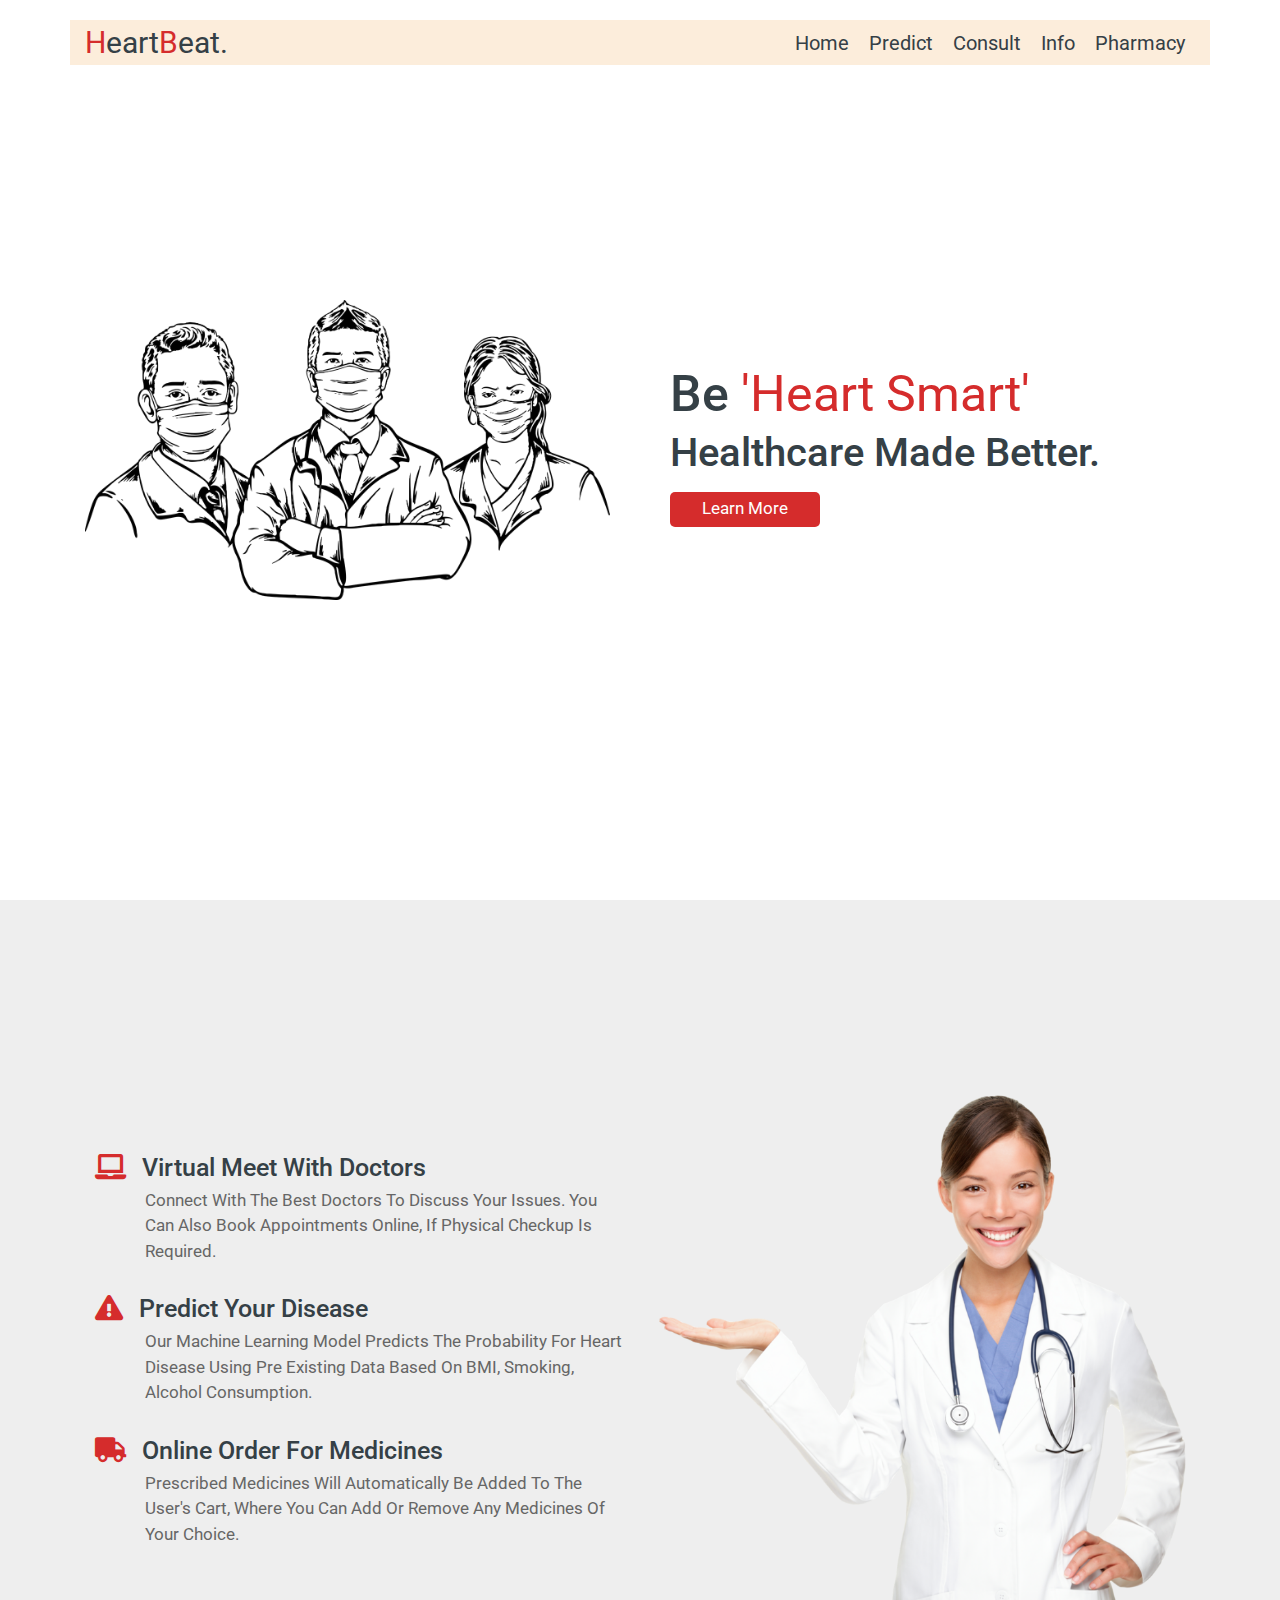
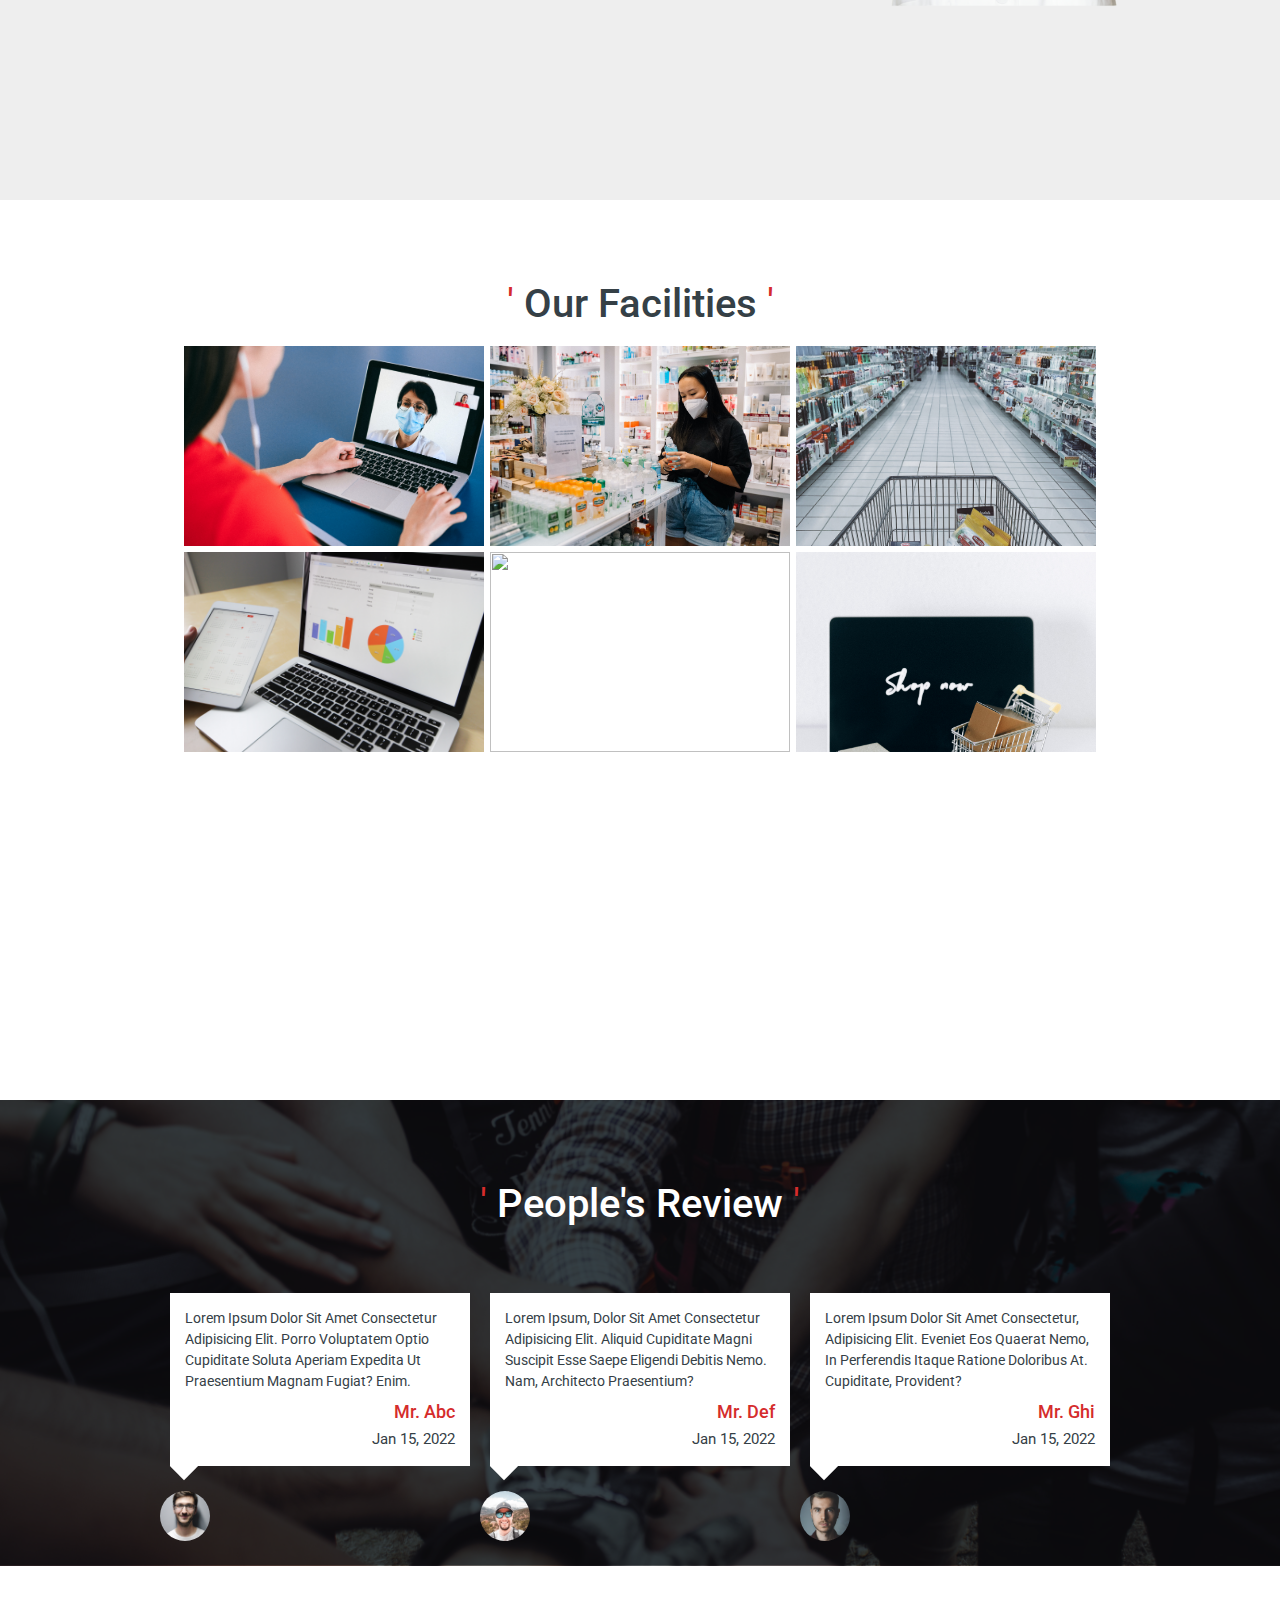
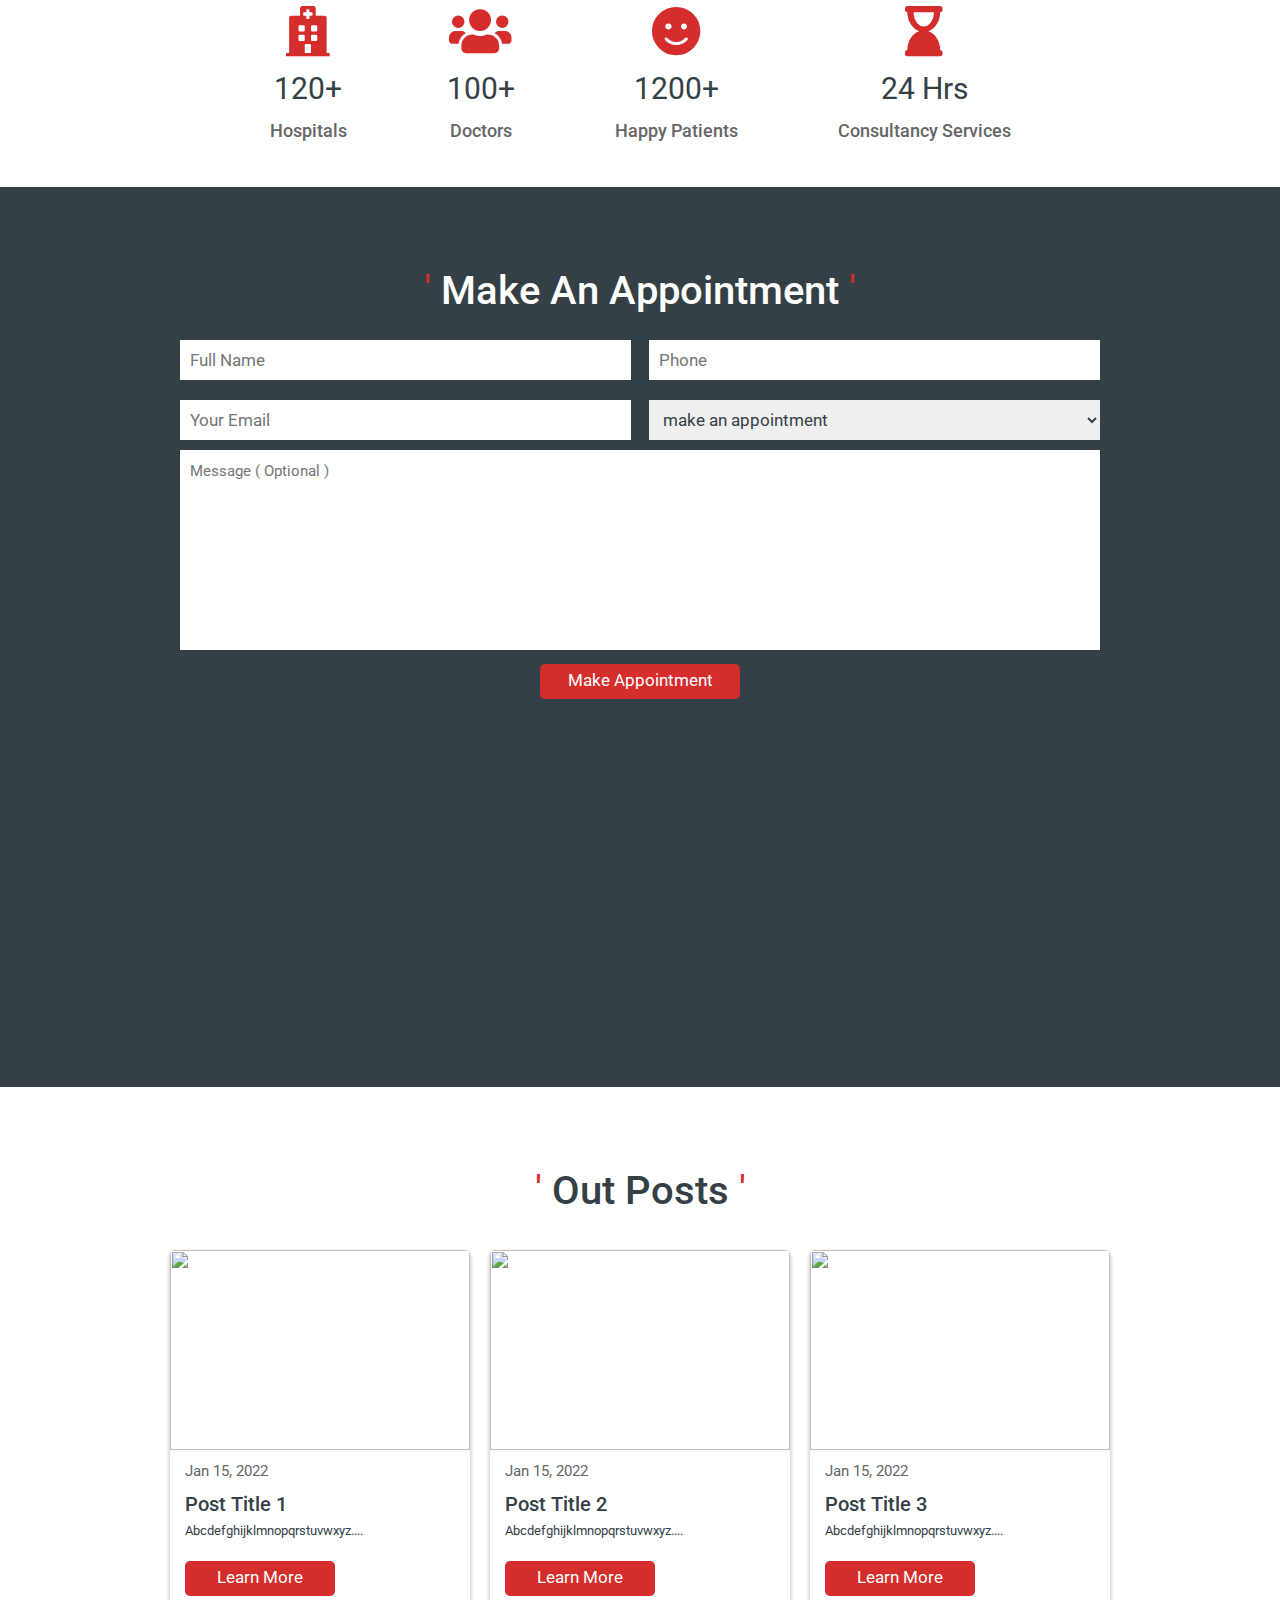
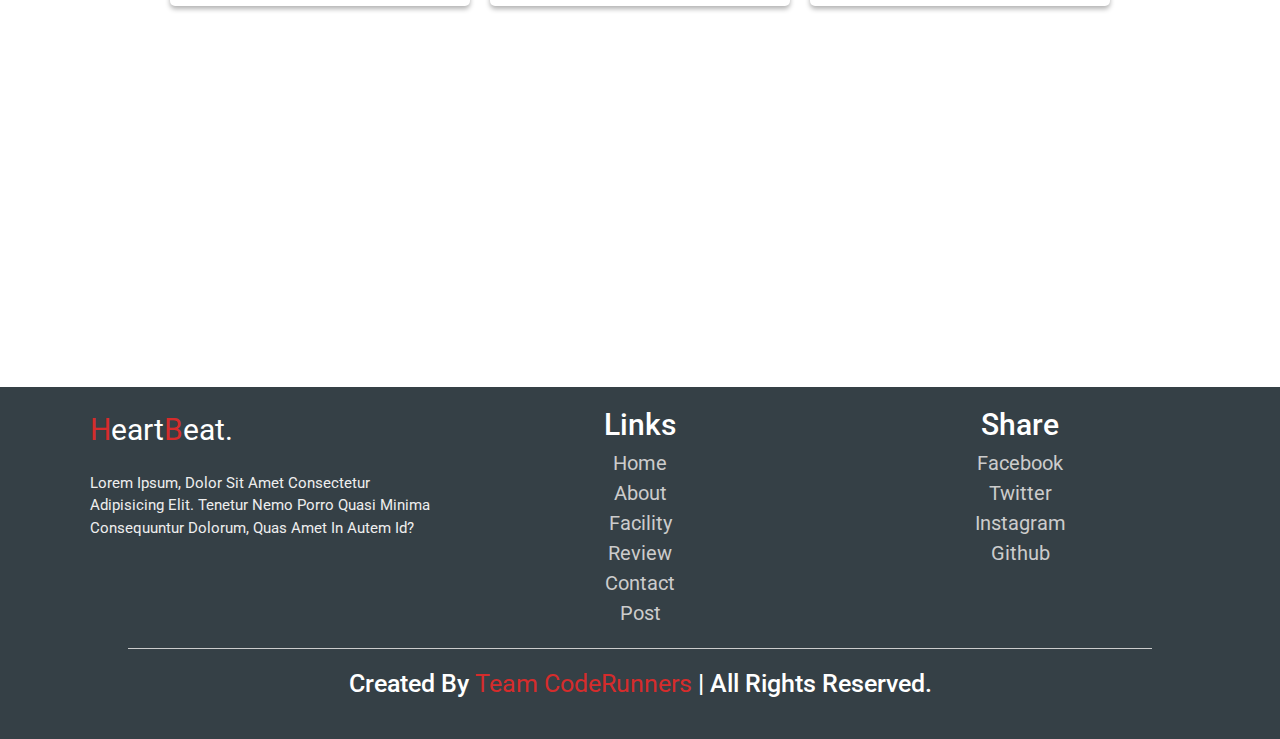
==== index.html @ 5d6c108d "Initial Commit" ====
<!DOCTYPE html>
<html lang="en">
<head>
    <meta charset="UTF-8">
    <meta name="viewport" content="width=device-width, initial-scale=1.0">
    <title>Heartbeat</title>

    <link rel="stylesheet" href="https://cdnjs.cloudflare.com/ajax/libs/aos/2.3.4/aos.css">
    <link rel="stylesheet" href="https://cdnjs.cloudflare.com/ajax/libs/magnific-popup.js/1.1.0/magnific-popup.min.css">
    <link rel="stylesheet" href="https://cdnjs.cloudflare.com/ajax/libs/twitter-bootstrap/4.5.3/css/bootstrap.min.css">
    <link rel="stylesheet" href="https://cdnjs.cloudflare.com/ajax/libs/font-awesome/5.15.1/css/all.min.css">

    <link rel="stylesheet" href="style.css">

</head>
<body>
    

<header>

<div class="container" style="background-color: rgb(252, 237, 219);">

    <a href="#" class="logo"><span>H</span>eart<span>B</span>eat.</a>

    <nav class="nav">
        <ul>
            <li><a href="#home">home</a></li>
            <li><a href="#about">Predict</a></li>
            <li><a href="#consult">Consult</a></li>
            <li><a href="#review">Info</a></li>
            <li><a href="/pharmacy.html">Pharmacy</a></li>
            
        </ul>
    </nav>

    <div class="fas fa-bars"></div>

</div>

</header>



<section class="home" id="home">

<div class="container">

    <div class="row min-vh-100 align-items-center text-center text-md-left">

        <div class="col-md-6 pr-md-5" data-aos="zoom-in">
            <img src="images/banner.png" width="100%" alt="">
        </div>

        <div class="col-md-6 pl-md-5 content" data-aos="fade-left">
            <h1>Be <span>'Heart Smart'</span></h1>
            <h3>healthcare made better.</h3>
            <a href="#"><button class="button">learn more</button></a>
        </div>

    </div>

</div>

</section>


<section class="about" id="about">

<div class="container">

    <div class="row min-vh-100 align-items-center">

        <div class="col-md-6 content" data-aos="fade-right">

            <div class="box">
                <h3> <i class="fas fa-laptop"></i> Virtual Meet with doctors</h3>
                <p>Connect with the best doctors to discuss your issues. You can also book appointments online, if physical checkup is required.</p>
            </div>

            <div class="box">
                <h3> <i class="fas fa-exclamation-triangle"></i> Predict your disease </h3>
                <p>Our machine learning model predicts the probability for heart disease using pre existing data based on BMI, smoking, alcohol consumption.</p>
            </div>

            <div class="box">
                <h3> <i class="fas fa-truck"></i> Online order for medicines</h3>
                <p>Prescribed medicines will automatically be added to the user's cart, where you can add or remove any medicines of your choice.</p>
            </div>

        </div>

        <div class="col-md-6 d-none d-md-block" data-aos="fade-left">
            <img src="images/about.png" width="100%" alt="">
        </div>

    </div>

</div>

</section>


<section class="facility" id="facility">

<div class="container">

<h1 class="heading"><span>'</span> our facilities <span>'</span></h1>

<div class="box-container">

    <div class="box" data-aos="zoom-in">
        <a href="images/1.jpg" title="online consultation">
            <img src="images/1.jpg" alt="">
        </a>
    </div>

    <div class="box" data-aos="zoom-in">
        <a href="images/2.jpg" title="medical labs">
            <img src="images/2.jpg" alt="">
        </a>
    </div>

    <div class="box" data-aos="zoom-in">
        <a href="images/3.jpg" title="pharmacy">
            <img src="images/3.jpg" alt="">
        </a>
    </div>

    <div class="box" data-aos="zoom-in">
        <a href="images/4.jpg" title="analysis of disease">
            <img src="images/4.jpg" alt="">
        </a>
    </div>

    <div class="box" data-aos="zoom-in">
        <a href="images/5.jpg" title="delivery of medicines">
            <img src="images/5.jpg" alt="">
        </a>
    </div>

    <div class="box" data-aos="zoom-in">
        <a href="images/6.jpg" title="cart">
            <img src="images/6.jpg" alt="">
        </a>
    </div>

    

</div>

</div>

</section>

<section class="review" id="review">

<div class="container">

<h1 class="heading"><span>'</span> people's review <span>'</span></h1>

<div class="box-container">

    <div class="box" data-aos="fade-right">
        <p>Lorem ipsum dolor sit amet consectetur adipisicing elit. Porro voluptatem optio cupiditate soluta aperiam expedita ut praesentium magnam fugiat? Enim.</p>
        <h3>Mr. abc</h3>
        <span>jan 15, 2022</span>
        <img src="images/p1.jpg" alt="">
    </div>

    <div class="box" data-aos="fade-up">
        <p>Lorem ipsum, dolor sit amet consectetur adipisicing elit. Aliquid cupiditate magni suscipit esse saepe eligendi debitis nemo. Nam, architecto praesentium?</p>
        <h3>Mr. def</h3>
        <span>jan 15, 2022</span>
        <img src="images/p2.jpg" alt="">
    </div>

    <div class="box" data-aos="fade-left">
        <p>Lorem ipsum dolor sit amet consectetur, adipisicing elit. Eveniet eos quaerat nemo, in perferendis itaque ratione doloribus at. Cupiditate, provident?</p>
        <h3>Mr. ghi</h3>
        <span>jan 15, 2022</span>
        <img src="images/p3.jpg" alt="">
    </div>

</div>

</div>

</section>

<section class="counter">

    <div class="container">

        <div class="box-container">

            <div class="box" data-aos="fade-up">
                <i class="fas fa-hospital"></i>
                <span>120+</span>
                <h3>Hospitals</h3>
            </div>

            <div class="box" data-aos="fade-up">
                <i class="fas fa-users"></i>
                <span>100+</span>
                <h3>doctors</h3>
            </div>

            <div class="box" data-aos="fade-up">
                <i class="fas fa-smile"></i>
                <span>1200+</span>
                <h3>happy patients</h3>
            </div>

            <div class="box" data-aos="fade-up">
                <i class="fas fa-hourglass-end"></i>
                <span>24 hrs</span>
                <h3>consultancy services</h3>
            </div>

        </div>

    </div>

</section>

<section class="contact" id="contact">

    <div class="container min-vh-100">

        <div class="row justify-content-center">

            <h1 class="heading"><span>'</span> make an appointment <span>'</span></h1>

            <div class="col-md-10" data-aos="flip-down">

                <form action="">

                    <div class="inputBox">
                        <input type="text" placeholder="full name">
                        <input type="number" placeholder="phone">
                    </div>

                    <div class="inputBox">
                        <input type="email" placeholder="your email">
                        <select name="" id="">
                            <option value="" disabled selected>make an appointment</option>
                            <option value="09-11 am">09-11 am</option>
                            <option value="11-03 pm">11-03 pm</option>
                            <option value="03-06 pm">03-06 pm</option>
                            <option value="06-09 pm">06-09 pm</option>
                        </select>
                    </div>

                    <textarea name="" id="" cols="30" rows="10" placeholder="message ( optional )"></textarea>

                    <input type="submit" name="" id="" value="make appointment" class="button">

                </form>

            </div>

        </div>

    </div>

</section>


<section class="post" id="post">

    <div class="container min-vh-100">

        <h1 class="heading"><span>'</span> out posts <span>'</span></h1>

        <div class="box-container">

            <div class="box" data-aos="fade-right">
                <img src="images/img2.jpg" alt="">
                <div class="content">
                    <span>jan 15, 2022</span>
                    <a href="#"><h3>post title 1</h3></a>
                    <p>abcdefghijklmnopqrstuvwxyz....</p>
                    <a href="#"><button class="button">learn more</button></a>
                </div>
            </div>

            <div class="box" data-aos="fade-up">
                <img src="images/img4.jpg" alt="">
                <div class="content">
                    <span>jan 15, 2022</span>
                    <a href="#"><h3>post title 2</h3></a>
                    <p>abcdefghijklmnopqrstuvwxyz....</p>
                    <a href="#"><button class="button">learn more</button></a>
                </div>
            </div>

            <div class="box" data-aos="fade-left">
                <img src="images/img5.jpg" alt="">
                <div class="content">
                    <span>jan 15, 2022</span>
                    <a href="#"><h3>post title 3</h3></a>
                    <p>abcdefghijklmnopqrstuvwxyz....</p>
                    <a href="#"><button class="button">learn more</button></a>
                </div>
            </div>

        </div>

    </div>

</section>

<section class="footer">

    <div class="container">

        <div class="row">

            <div class="col-md-4" data-aos="fade-right">
                <a href="#" class="logo"><span>H</span>eart<span>B</span>eat.</a>
                <p>Lorem ipsum, dolor sit amet consectetur adipisicing elit. Tenetur nemo porro quasi minima consequuntur dolorum, quas amet in autem id?</p>
            </div>

            <div class="col-md-4 text-center" data-aos="fade-up">
                <h3>links</h3>
                <a href="#">home</a>
                <a href="#">about</a>
                <a href="#">facility</a>
                <a href="#">review</a>
                <a href="#">contact</a>
                <a href="#">post</a>
            </div>

            <div class="col-md-4 text-center" data-aos="fade-left">
                <h3>share</h3>
                <a href="#">facebook</a>
                <a href="#">twitter</a>
                <a href="#">instagram</a>
                <a href="#">github</a>
            </div>

        </div>

    </div>

    <h1 class="credit text-center mx-auto">created by <span>Team CodeRunners</span> | all rights reserved.</h1>

</section>

<script src="https://cdnjs.cloudflare.com/ajax/libs/jquery/3.5.1/jquery.min.js"></script>
<script src="https://cdnjs.cloudflare.com/ajax/libs/magnific-popup.js/1.1.0/jquery.magnific-popup.min.js"></script>
<script src="https://cdnjs.cloudflare.com/ajax/libs/aos/2.3.4/aos.js"></script>

<script src="main.js"></script>

<script>

AOS.init({
    duration:1000,
    delay:400
});

</script>

</body>
</html>
---- style.css ----
@import url('https://fonts.googleapis.com/css2?family=Roboto:ital,wght@0,100;0,300;0,400;1,100;1,300&display=swap');

:root{
  --blue:#d52c2c;
  --black:#354046;
}

*{
  font-family: 'Roboto', sans-serif;
  margin:0; padding:0;
  box-sizing: border-box;
  border:none !important;
  outline: none !important;
  text-decoration: none !important;
  text-transform: capitalize;
  font-weight: 400;
  transition: all .2s linear;
}

*::selection{
  background:var(--black);
  color:#fff;
}

html{
  font-size: 62.5%;
  overflow-x: hidden;
}

body{
  overflow-x: hidden;
}

section{
  overflow: hidden;
}

.button{
  height:3.5rem;
  width: 15rem;
  background:var(--blue);
  color:#fff;
  font-size: 1.7rem;
  text-transform: capitalize;
  border-radius: .5rem;
  cursor: pointer;
  position: relative;
  z-index: 0;
  overflow: hidden;
  margin:1rem 0;
}

.button::before{
  content: '';
  position: absolute;
  top: -100%; left: 0;
  height:100%;
  width: 100%;
  background-color: var(--black);
  z-index: -1;
  transition: .2s linear;
}

.button:hover:before{
  top: 0%;
}

.button:hover{
  box-shadow: .1rem .5rem var(--blue),
              0 .3rem .5rem rgba(0,0,0,.3);
}

.heading{
  text-align: center;
  font-size: 4rem;
  padding:1rem;
  padding-top: 8rem;
  color:var(--black);
}

.heading span{
  color:var(--blue);
}

header{
  width:100%;
  position: fixed;
  top:0; left: 0;
  padding:2rem 1rem;
  z-index: 1000;
}

.header-active{
  background:rgb(252, 237, 219);
  box-shadow: 0 .1rem .3rem rgba(0,0,0,.3);
  padding: .5rem 1rem;
}

header .container{
  display: flex;
  align-items: center;
  justify-content: space-between;
  
}

header a{
  color:var(--black);
}

header a:hover{
  color:var(--blue);
}

header .container .logo{
  font-size: 3rem;
}

header .container .logo span{
  color:var(--blue);
}

header .nav ul{
  margin:0; padding: 0;
  display: flex;
  align-items: center;
  justify-content: space-between;
  list-style: none;
  
}

header .nav ul li{
  margin: 0 1rem;
}

header .nav ul li a{
  font-size: 2rem;
}

header .fa-bars{
  font-size: 3.5rem;
  color:var(--blue);
  cursor: pointer;
  display: none;
}

.home .content h1{
  font-size: 5rem;
  color:var(--black);
}

.home .content h1 span{
  color:var(--blue);
}

.home .content h3{
  font-size: 4rem;
  color:var(--black);
}

.about{
  background:#eee;
}

.about .content .box{
  margin:3rem 0;
}

.about .content .box h3{
  font-size: 2.5rem;
  color:var(--black);
}

.about .content .box h3 i{
  padding: 0 1rem;
  color:var(--blue);
}

.about .content .box p{
  font-size: 1.7rem;
  padding-left: 6rem;
  color:#666;
}

.facility{
  min-height: 100vh;
}

.facility .box-container{
  display: flex;
  justify-content: center;
  flex-wrap: wrap;
  padding-bottom: 10rem;
}

.facility .box-container .box{
  height:20rem;
  width:30rem;
  margin:.3rem;
  overflow: hidden;
}

.facility .box-container .box img{
  height:100%;
  width:100%;
  object-fit: cover;
}

.facility .box-container .box:hover img{
  transform: scale(1.3);
}

.review{
  background:url(../images/review.jpg), linear-gradient(var(--black),var(--black)) no-repeat;
  background-size: cover;
  background-position: center;
  background-blend-mode: multiply;
}

.review .heading{
  color:#fff;
}

.review .box-container{
  display: flex;
  justify-content: center;
  flex-wrap: wrap;
  padding-bottom: 5rem;
}

.review .box-container .box{
  background:#fff;
  width:30rem;
  margin:5rem 1rem;
  padding:1.5rem;
  position: relative;
}

.review .box-container .box img{
  position: absolute;
  bottom: -7.5rem; left: -1rem;
  height:5rem;
  width:5rem;
  border-radius: 50%;
  object-fit: cover;
}

.review .box-container .box p{
  font-size: 1.4rem;
  color:var(--black);
}

.review .box-container .box h3{
  text-align: end;
  color:var(--blue);
}

.review .box-container .box span{
  text-align: end;
  color:var(--black);
  display: block;
  font-size: 1.5rem;
}

.review .box-container .box::before{
  content: '';
  position: absolute;
  bottom: -1rem; left:.4rem;
  height:2rem;
  width:2rem;
  background:#fff;
  transform: rotate(45deg);
}

.counter .box-container{
  display: flex;
  justify-content: center;
  flex-wrap: wrap;
  padding:2rem 0;
}

.counter .box-container .box{
  margin:2rem 5rem;
  text-align: center;
}

.counter .box-container .box i{
  color:var(--blue);
  font-size: 5rem;
}

.counter .box-container .box span{
  color:var(--black);
  font-size: 3rem;
  display: block;
  padding:1rem 0;
}

.counter .box-container .box h3{
  color:#666;
}

.contact{
  background:var(--black);
}

.contact .heading{
  color:#fff;
}

.contact form{
  text-align: center;
}

.contact form .inputBox{
  display: flex;
  justify-content: space-between;
  flex-wrap: wrap;
}

.contact form .inputBox input, select{
  height: 4rem;
  width:49%;
  padding:0 1rem;
  margin:1rem 0;
  font-size: 1.7rem;
  color:var(--black);
}

.contact form textarea{
  height:20rem;
  resize: none;
  padding:1rem;
  font-size: 1.5rem;
  width: 100%;
}

.contact form input[type="submit"]{
  width:20rem;
}

.contact form input[type="submit"]:hover{
  background:var(--black);
}

.post .box-container{
  display: flex;
  justify-content: center;
  flex-wrap: wrap;
}

.post .box-container .box{
  width:30rem;
  margin:2rem 1rem;
  overflow: hidden;
  border-radius: .5rem;
  box-shadow: 0 .3rem .5rem rgba(0,0,0,.3);
}

.post .box-container .box img{
  height:20rem;
  width: 100%;
  object-fit: cover;
}

.post .box-container .box .content{
  padding:0 1.5rem;
}

.post .box-container .box .content span{
  color:#666;
  font-size: 1.5rem;
  display: block;
  padding:1rem 0;
}

.post .box-container .box .content h3{
  font-size: 2rem;
  color:var(--black);
}

.post .box-container .box .content:hover h3{
  color:var(--blue);
}

.post .box-container .box .content p{
  font-size: 1.3rem;
  color:var(--black);
}

.footer{
  background:var(--black);
  
}

.footer p{
  font-size: 1.5rem;
  color:#eee;
  padding:2rem 0;
}

.footer .col-md-4{
  padding:2rem;
}

.footer .col-md-4:nth-child(1) a{
  font-size: 3rem;
  color:#fff;
}

.footer .col-md-4:nth-child(1) a span{
  color:var(--blue);
}

.footer a{
  font-size: 2rem;
  color:#ccc;
  display: block;
}

.footer h3{
  color:#fff;
  font-size: 3rem;
}

.footer a:hover{
  color:var(--blue);
}

.footer .credit{
  color:#fff;
  width:80%;
  margin:0;
  padding:2rem 0;
  padding-bottom: 4rem;
  border-top: .1rem solid #ccc !important;
}

.footer .credit span{
  color:var(--blue);
}



header .fa-times{
  transform: rotate(180deg);
}

/*media queries*/

@media (max-width:768px){

  html{
    font-size: 55%;
  }

  header .fa-bars{
    display: block;
  }

  header .nav{
    position: fixed;
    top:-100rem; left:50%;
    transform: translate(-50%, -50%);
    box-shadow: 0 0 0 100vh rgba(0,0,0,.3);
    border-radius: .5rem;
    border:.3rem solid var(--blue) !important;
    background:#fff;
    width: 95%;
    opacity: 0;
  }

  header .nav ul{
    width: 100%;
    flex-flow: column;
    padding:2rem 0;
  }

  header .nav ul li{
    width: 100%;
    text-align: center;
    margin:1rem 0;
  }

  header .nav ul li a{
    font-size: 3rem;
    display: block;
  }

  header .nav-toggle{
    top:50%;
    opacity: 1;
  }

  .contact form .inputBox input, select{
    width: 100%;
  }

  .contact form input[type="submit"]{
    width:100%;
  }

}
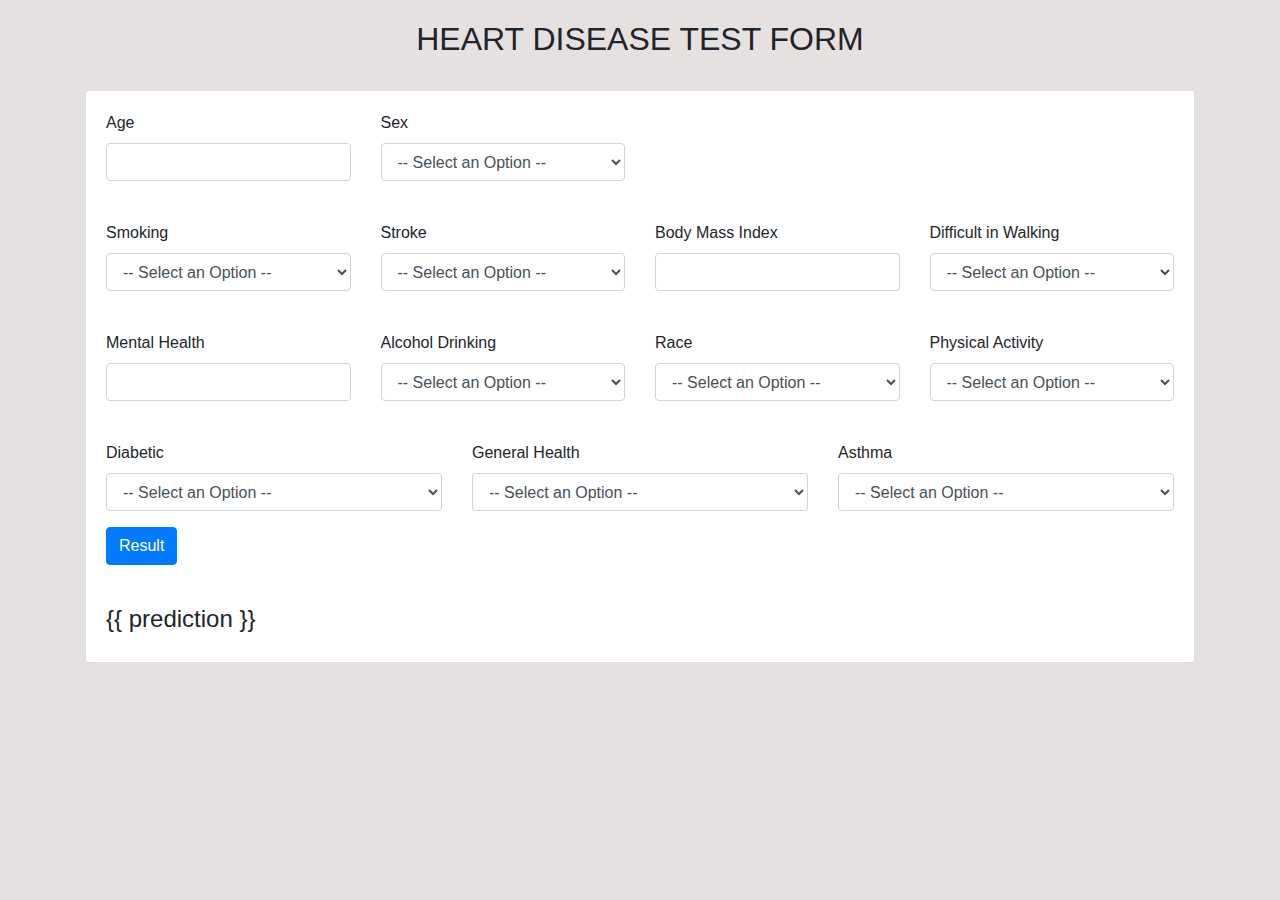
==== commit 3dde2149: "ML Model" ====
--- a/index.html
+++ b/index.html
@@ -1,366 +1,140 @@
-<!DOCTYPE html>
-<html lang="en">
-<head>
-    <meta charset="UTF-8">
-    <meta name="viewport" content="width=device-width, initial-scale=1.0">
-    <title>Heartbeat</title>
-
-    <link rel="stylesheet" href="https://cdnjs.cloudflare.com/ajax/libs/aos/2.3.4/aos.css">
-    <link rel="stylesheet" href="https://cdnjs.cloudflare.com/ajax/libs/magnific-popup.js/1.1.0/magnific-popup.min.css">
-    <link rel="stylesheet" href="https://cdnjs.cloudflare.com/ajax/libs/twitter-bootstrap/4.5.3/css/bootstrap.min.css">
-    <link rel="stylesheet" href="https://cdnjs.cloudflare.com/ajax/libs/font-awesome/5.15.1/css/all.min.css">
-
-    <link rel="stylesheet" href="style.css">
-
-</head>
-<body>
-    
-
-<header>
-
-<div class="container" style="background-color: rgb(252, 237, 219);">
-
-    <a href="#" class="logo"><span>H</span>eart<span>B</span>eat.</a>
-
-    <nav class="nav">
-        <ul>
-            <li><a href="#home">home</a></li>
-            <li><a href="#about">Predict</a></li>
-            <li><a href="#consult">Consult</a></li>
-            <li><a href="#review">Info</a></li>
-            <li><a href="/pharmacy.html">Pharmacy</a></li>
-            
-        </ul>
-    </nav>
-
-    <div class="fas fa-bars"></div>
-
-</div>
-
-</header>
-
-
-
-<section class="home" id="home">
-
-<div class="container">
-
-    <div class="row min-vh-100 align-items-center text-center text-md-left">
-
-        <div class="col-md-6 pr-md-5" data-aos="zoom-in">
-            <img src="images/banner.png" width="100%" alt="">
-        </div>
-
-        <div class="col-md-6 pl-md-5 content" data-aos="fade-left">
-            <h1>Be <span>'Heart Smart'</span></h1>
-            <h3>healthcare made better.</h3>
-            <a href="#"><button class="button">learn more</button></a>
-        </div>
-
-    </div>
-
-</div>
-
-</section>
-
-
-<section class="about" id="about">
-
-<div class="container">
-
-    <div class="row min-vh-100 align-items-center">
-
-        <div class="col-md-6 content" data-aos="fade-right">
-
-            <div class="box">
-                <h3> <i class="fas fa-laptop"></i> Virtual Meet with doctors</h3>
-                <p>Connect with the best doctors to discuss your issues. You can also book appointments online, if physical checkup is required.</p>
-            </div>
-
-            <div class="box">
-                <h3> <i class="fas fa-exclamation-triangle"></i> Predict your disease </h3>
-                <p>Our machine learning model predicts the probability for heart disease using pre existing data based on BMI, smoking, alcohol consumption.</p>
-            </div>
-
-            <div class="box">
-                <h3> <i class="fas fa-truck"></i> Online order for medicines</h3>
-                <p>Prescribed medicines will automatically be added to the user's cart, where you can add or remove any medicines of your choice.</p>
-            </div>
-
-        </div>
-
-        <div class="col-md-6 d-none d-md-block" data-aos="fade-left">
-            <img src="images/about.png" width="100%" alt="">
-        </div>
-
-    </div>
-
-</div>
-
-</section>
-
-
-<section class="facility" id="facility">
-
-<div class="container">
-
-<h1 class="heading"><span>'</span> our facilities <span>'</span></h1>
-
-<div class="box-container">
-
-    <div class="box" data-aos="zoom-in">
-        <a href="images/1.jpg" title="online consultation">
-            <img src="images/1.jpg" alt="">
-        </a>
-    </div>
-
-    <div class="box" data-aos="zoom-in">
-        <a href="images/2.jpg" title="medical labs">
-            <img src="images/2.jpg" alt="">
-        </a>
-    </div>
-
-    <div class="box" data-aos="zoom-in">
-        <a href="images/3.jpg" title="pharmacy">
-            <img src="images/3.jpg" alt="">
-        </a>
-    </div>
-
-    <div class="box" data-aos="zoom-in">
-        <a href="images/4.jpg" title="analysis of disease">
-            <img src="images/4.jpg" alt="">
-        </a>
-    </div>
-
-    <div class="box" data-aos="zoom-in">
-        <a href="images/5.jpg" title="delivery of medicines">
-            <img src="images/5.jpg" alt="">
-        </a>
-    </div>
-
-    <div class="box" data-aos="zoom-in">
-        <a href="images/6.jpg" title="cart">
-            <img src="images/6.jpg" alt="">
-        </a>
-    </div>
-
-    
-
-</div>
-
-</div>
-
-</section>
-
-<section class="review" id="review">
-
-<div class="container">
-
-<h1 class="heading"><span>'</span> people's review <span>'</span></h1>
-
-<div class="box-container">
-
-    <div class="box" data-aos="fade-right">
-        <p>Lorem ipsum dolor sit amet consectetur adipisicing elit. Porro voluptatem optio cupiditate soluta aperiam expedita ut praesentium magnam fugiat? Enim.</p>
-        <h3>Mr. abc</h3>
-        <span>jan 15, 2022</span>
-        <img src="images/p1.jpg" alt="">
-    </div>
-
-    <div class="box" data-aos="fade-up">
-        <p>Lorem ipsum, dolor sit amet consectetur adipisicing elit. Aliquid cupiditate magni suscipit esse saepe eligendi debitis nemo. Nam, architecto praesentium?</p>
-        <h3>Mr. def</h3>
-        <span>jan 15, 2022</span>
-        <img src="images/p2.jpg" alt="">
-    </div>
-
-    <div class="box" data-aos="fade-left">
-        <p>Lorem ipsum dolor sit amet consectetur, adipisicing elit. Eveniet eos quaerat nemo, in perferendis itaque ratione doloribus at. Cupiditate, provident?</p>
-        <h3>Mr. ghi</h3>
-        <span>jan 15, 2022</span>
-        <img src="images/p3.jpg" alt="">
-    </div>
-
-</div>
-
-</div>
-
-</section>
-
-<section class="counter">
-
-    <div class="container">
-
-        <div class="box-container">
-
-            <div class="box" data-aos="fade-up">
-                <i class="fas fa-hospital"></i>
-                <span>120+</span>
-                <h3>Hospitals</h3>
-            </div>
-
-            <div class="box" data-aos="fade-up">
-                <i class="fas fa-users"></i>
-                <span>100+</span>
-                <h3>doctors</h3>
-            </div>
-
-            <div class="box" data-aos="fade-up">
-                <i class="fas fa-smile"></i>
-                <span>1200+</span>
-                <h3>happy patients</h3>
-            </div>
-
-            <div class="box" data-aos="fade-up">
-                <i class="fas fa-hourglass-end"></i>
-                <span>24 hrs</span>
-                <h3>consultancy services</h3>
-            </div>
-
-        </div>
-
-    </div>
-
-</section>
-
-<section class="contact" id="contact">
-
-    <div class="container min-vh-100">
-
-        <div class="row justify-content-center">
-
-            <h1 class="heading"><span>'</span> make an appointment <span>'</span></h1>
-
-            <div class="col-md-10" data-aos="flip-down">
-
-                <form action="">
-
-                    <div class="inputBox">
-                        <input type="text" placeholder="full name">
-                        <input type="number" placeholder="phone">
-                    </div>
-
-                    <div class="inputBox">
-                        <input type="email" placeholder="your email">
-                        <select name="" id="">
-                            <option value="" disabled selected>make an appointment</option>
-                            <option value="09-11 am">09-11 am</option>
-                            <option value="11-03 pm">11-03 pm</option>
-                            <option value="03-06 pm">03-06 pm</option>
-                            <option value="06-09 pm">06-09 pm</option>
-                        </select>
-                    </div>
-
-                    <textarea name="" id="" cols="30" rows="10" placeholder="message ( optional )"></textarea>
-
-                    <input type="submit" name="" id="" value="make appointment" class="button">
-
-                </form>
-
-            </div>
-
-        </div>
-
-    </div>
-
-</section>
-
-
-<section class="post" id="post">
-
-    <div class="container min-vh-100">
-
-        <h1 class="heading"><span>'</span> out posts <span>'</span></h1>
-
-        <div class="box-container">
-
-            <div class="box" data-aos="fade-right">
-                <img src="images/img2.jpg" alt="">
-                <div class="content">
-                    <span>jan 15, 2022</span>
-                    <a href="#"><h3>post title 1</h3></a>
-                    <p>abcdefghijklmnopqrstuvwxyz....</p>
-                    <a href="#"><button class="button">learn more</button></a>
-                </div>
-            </div>
-
-            <div class="box" data-aos="fade-up">
-                <img src="images/img4.jpg" alt="">
-                <div class="content">
-                    <span>jan 15, 2022</span>
-                    <a href="#"><h3>post title 2</h3></a>
-                    <p>abcdefghijklmnopqrstuvwxyz....</p>
-                    <a href="#"><button class="button">learn more</button></a>
-                </div>
-            </div>
-
-            <div class="box" data-aos="fade-left">
-                <img src="images/img5.jpg" alt="">
-                <div class="content">
-                    <span>jan 15, 2022</span>
-                    <a href="#"><h3>post title 3</h3></a>
-                    <p>abcdefghijklmnopqrstuvwxyz....</p>
-                    <a href="#"><button class="button">learn more</button></a>
-                </div>
-            </div>
-
-        </div>
-
-    </div>
-
-</section>
-
-<section class="footer">
-
-    <div class="container">
-
-        <div class="row">
-
-            <div class="col-md-4" data-aos="fade-right">
-                <a href="#" class="logo"><span>H</span>eart<span>B</span>eat.</a>
-                <p>Lorem ipsum, dolor sit amet consectetur adipisicing elit. Tenetur nemo porro quasi minima consequuntur dolorum, quas amet in autem id?</p>
-            </div>
-
-            <div class="col-md-4 text-center" data-aos="fade-up">
-                <h3>links</h3>
-                <a href="#">home</a>
-                <a href="#">about</a>
-                <a href="#">facility</a>
-                <a href="#">review</a>
-                <a href="#">contact</a>
-                <a href="#">post</a>
-            </div>
-
-            <div class="col-md-4 text-center" data-aos="fade-left">
-                <h3>share</h3>
-                <a href="#">facebook</a>
-                <a href="#">twitter</a>
-                <a href="#">instagram</a>
-                <a href="#">github</a>
-            </div>
-
-        </div>
-
-    </div>
-
-    <h1 class="credit text-center mx-auto">created by <span>Team CodeRunners</span> | all rights reserved.</h1>
-
-</section>
-
-<script src="https://cdnjs.cloudflare.com/ajax/libs/jquery/3.5.1/jquery.min.js"></script>
-<script src="https://cdnjs.cloudflare.com/ajax/libs/magnific-popup.js/1.1.0/jquery.magnific-popup.min.js"></script>
-<script src="https://cdnjs.cloudflare.com/ajax/libs/aos/2.3.4/aos.js"></script>
-
-<script src="main.js"></script>
-
-<script>
-
-AOS.init({
-    duration:1000,
-    delay:400
-});
-
-</script>
-
-</body>
+<html>
+    <head>
+        <!-- Bootstrap CSS -->
+		<link rel="stylesheet" href="https://stackpath.bootstrapcdn.com/bootstrap/4.5.2/css/bootstrap.min.css" integrity="sha384-JcKb8q3iqJ61gNV9KGb8thSsNjpSL0n8PARn9HuZOnIxN0hoP+VmmDGMN5t9UJ0Z" crossorigin="anonymous">
+		<script src="https://code.jquery.com/jquery-3.5.1.slim.min.js" integrity="sha384-DfXdz2htPH0lsSSs5nCTpuj/zy4C+OGpamoFVy38MVBnE+IbbVYUew+OrCXaRkfj" crossorigin="anonymous"></script>
+		<script src="https://cdn.jsdelivr.net/npm/popper.js@1.16.1/dist/umd/popper.min.js" integrity="sha384-9/reFTGAW83EW2RDu2S0VKaIzap3H66lZH81PoYlFhbGU+6BZp6G7niu735Sk7lN" crossorigin="anonymous"></script>
+		<script src="https://stackpath.bootstrapcdn.com/bootstrap/4.5.2/js/bootstrap.min.js" integrity="sha384-B4gt1jrGC7Jh4AgTPSdUtOBvfO8shuf57BaghqFfPlYxofvL8/KUEfYiJOMMV+rV" crossorigin="anonymous"></script>
+		<title>Heart Disease Test</title>
+    </head>
+    <body style="background-color:#e6e1e1">
+        <div class="container">
+        <form action="\result" method="POST">
+            <h2 style="text-align:center; margin-top: 20px;">HEART DISEASE TEST FORM</h2><br>
+        <fieldset>
+            <div class="card card-body" >
+                <div class="form-group  row">
+                  <div class="col-sm-3">
+                        <label for="age">Age</label>
+					    <input class="form-control" type="text" id="mytextbox" name="age" required>
+                    </div>
+                <div class="col-sm-3">
+                    <label for="sex">Sex</label>
+                    <select class="form-control"  name="sex" required>
+                      <option disabled selected value> -- Select an Option -- </option>
+                      <option value = "1">Male</option>
+                      <option value = "0">Female</option>
+                    </select>
+                  </div>  
+                  </div>
+                  <br>
+            <div class="form-group  row">
+                <div class="col-sm">
+                    <label for="Smoking">Smoking</label>
+						<select class="form-control" name = "Smoking" required>
+							<option disabled selected value> -- Select an Option -- </option>
+							<option value = "1">Yes</option>
+							<option value = "0">No</option>
+						</select>  
+                        </div>
+                        <div class="col-sm">
+                        <label for="Stroke">Stroke</label>
+						<select class="form-control" name = "Stroke" required>
+							<option disabled selected value> -- Select an Option -- </option>
+							<option value = "1">Yes</option>
+							<option value = "0">No</option>
+						</select> 
+                        </div> 
+                        <div class="col-sm">
+                            <label for="BMI">Body Mass Index</label>
+                             <input type="number"  class="form-control" name="BMI"  required> 
+                        </div>
+                        <div class="col-sm">
+                            <label for="DiffWalking">Difficult in Walking</label>
+                             <select class="form-control" name="DiffWalking" required>
+                             <option disabled selected value> -- Select an Option -- </option>
+                             <option value = "1">Yes</option>
+                             <option value = "0">No</option>
+                            </select> 
+                        </div>
+                    </div>
+                    <br>
+
+                    <div class="form-group row">
+                        <div class="col-sm">
+                            <label for="MentalHealth">Mental Health</label>
+                            <input type="number"  class="form-control" name="MentalHealth"  required> 
+                        </div>
+                        <div class="col-sm">
+                            <label for="AlcoholDrinking">Alcohol Drinking</label>
+                            <select class="form-control" name="AlcoholDrinking" required>
+                            <option disabled selected value> -- Select an Option -- </option>
+                            <option value = "1">Yes</option>
+                            <option value = "0">No</option>
+                             </select>
+                        </div>
+                    <div class="col-sm">
+                        <label for="Race">Race </label>
+                        <select class="form-control" name="Race" required>
+                        <option disabled selected value> -- Select an Option -- </option>
+                        <option value = "5">White</option>
+                        <option value = "2">Black </option>
+                        <option value = "3"> Hispanic </option>
+                        <option value = "1">Asian</option>
+                        <option value = "0">American Indian/Alaskan Native</option>
+                        <option value = "4">Other</option>
+                    </select>
+                    </div>
+                    <div class="col-sm">
+                        <label for="PhysicalActivity">Physical Activity</label>
+					    <select class="form-control" name="PhysicalActivity" required>
+					    <option disabled selected value> -- Select an Option -- </option>
+						<option value = "1">Yes</option>
+						<option value = "0">No</option>
+					</select>
+                    </div>
+                </div>
+                <br>
+
+                <div class="form-group  row">
+                    <div class="col-sm">
+                        <label for="Diabetic">Diabetic </label>
+						<select  class="form-control" name="Diabetic" required>
+						<option disabled selected value> -- Select an Option -- </option>
+						<option value = "1">Yes</option>
+						<option value = "0">No</option>
+						</select>
+                    </div>
+                    <div class="col-sm">
+                        <label for="GenHealth">General Health</label>
+                        <select class="form-control" name = "GenHealth" required>
+                        <option disabled selected value> -- Select an Option -- </option>
+                        <option value = "0">Excellent</option>
+                        <option value = "1">Very good</option>
+                        <option value = "3">Good</option>
+                        <option value = "2">Fair</option>
+                        <option value = "4">Poor</option>
+                    </select>
+                    </div>
+                    <div class="col-sm">
+                        <label for="Asthma">Asthma</label>
+                            <select  class="form-control" name = "Asthma" required>
+                            <option disabled selected value> -- Select an Option -- </option>
+                            <option value = "1">Yes</option>
+                            <option value = "0">No</option>
+                            </select>
+                    </div>
+                </div>
+                <div class="form-group">
+                    <input class="btn btn-primary" type="submit" value="Result">
+                </div>
+                 <br> 
+                 <h4> {{ prediction }} </h4> 
+            </div>
+            </fieldset>    
+            </form>
+        </div>
+
+      
+    </body>
 </html>